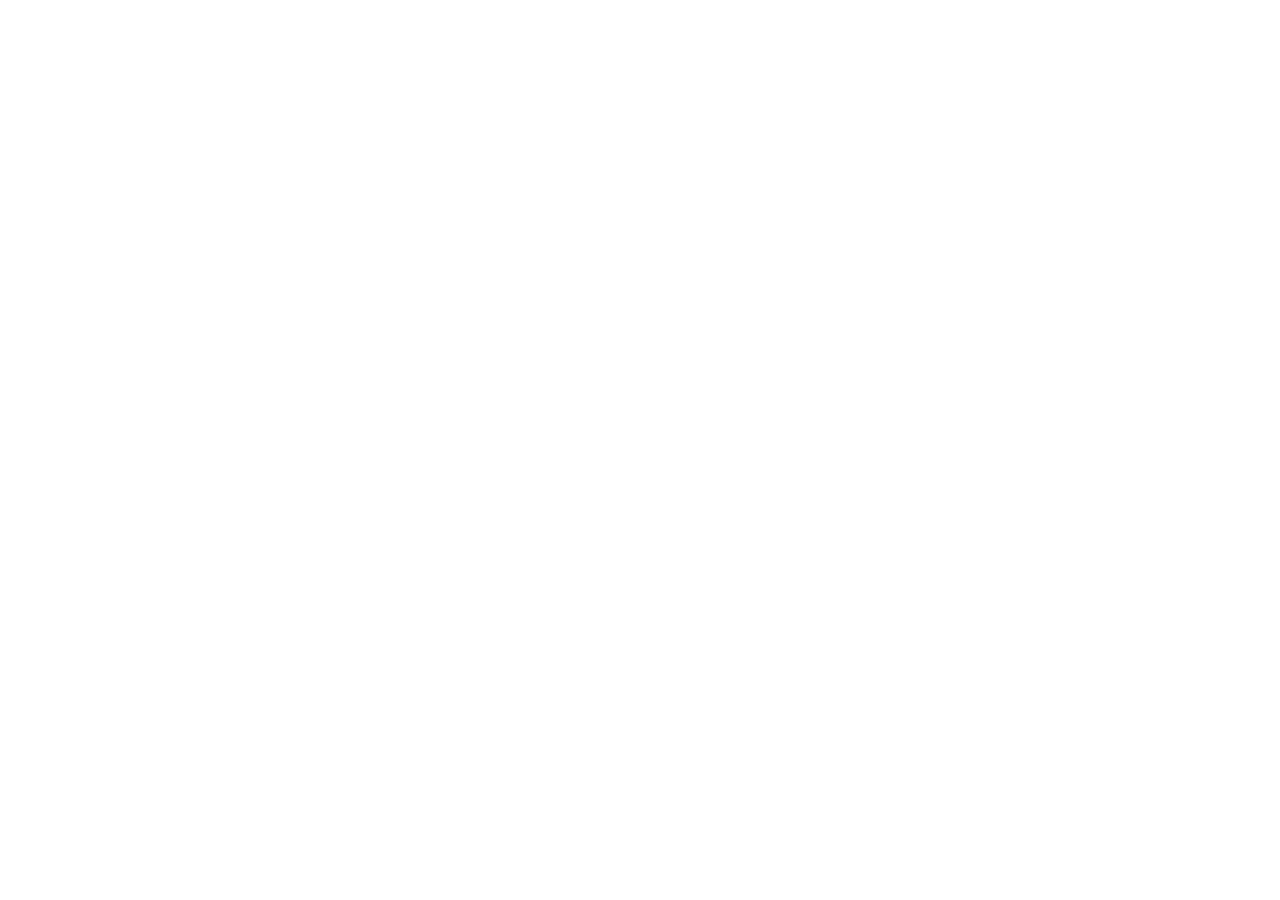
==== contact.html @ ce4b4721 "Init : création du dépôt, arborescence des fichiers et structure HTML de base" ====
<!DOCTYPE html>
<html lang="en">
<head>
    <meta charset="UTF-8">
    <meta name="viewport" content="width=device-width, initial-scale=1.0">
    <title>AfriConnectSummit-Contact</title>
<!-- Bootstrap Icon via CDN  : le lien --> 
    <link rel="stylesheet" href="https://cdn.jsdelivr.net/npm/bootstrap-icons@1.13.1/font/bootstrap-icons.min.css">
<!-- Votre feuille de style personnelle --> 
<link rel="stylesheet" href="css/style.css">
</head>
<body>
<!-- Le contenu de la page sera ajoute ici --> 
<!-- Votre script JavaScript --> 
<script src="js/main.js"></script> 
</body>
</html>
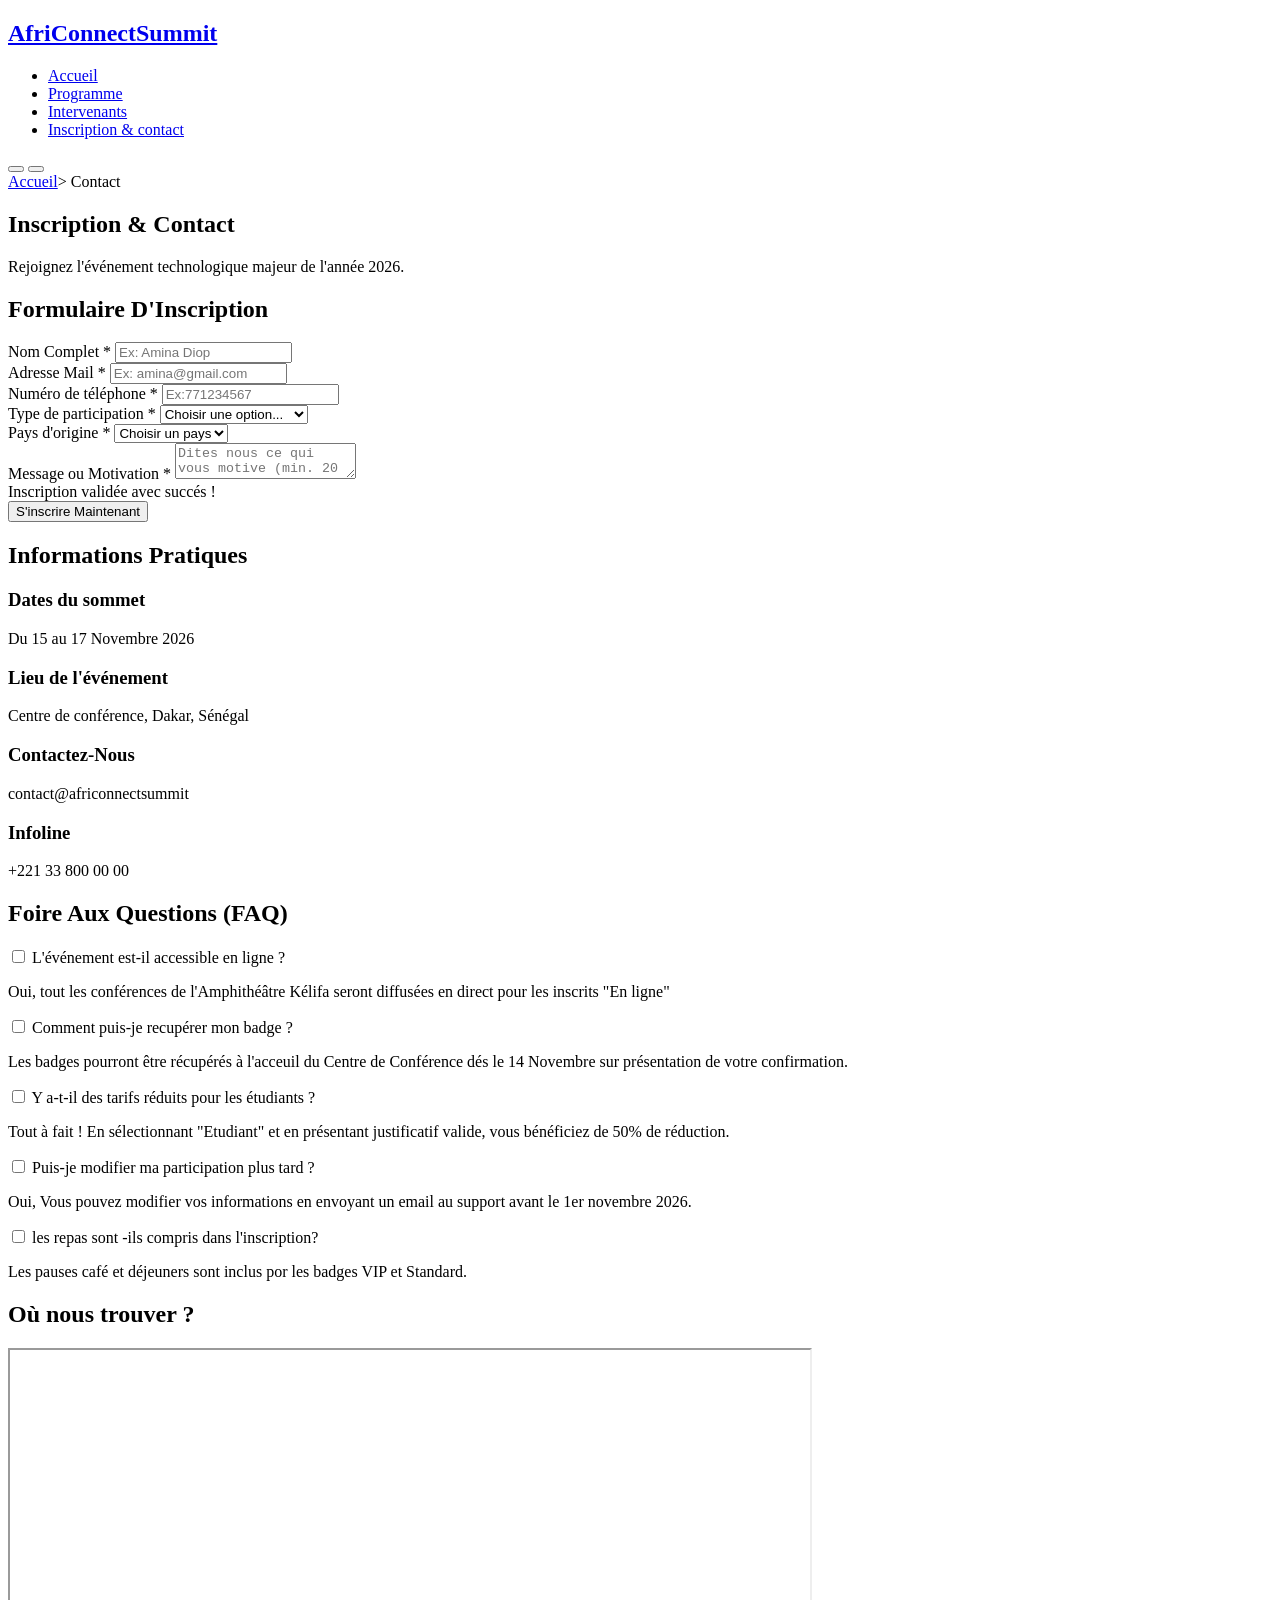
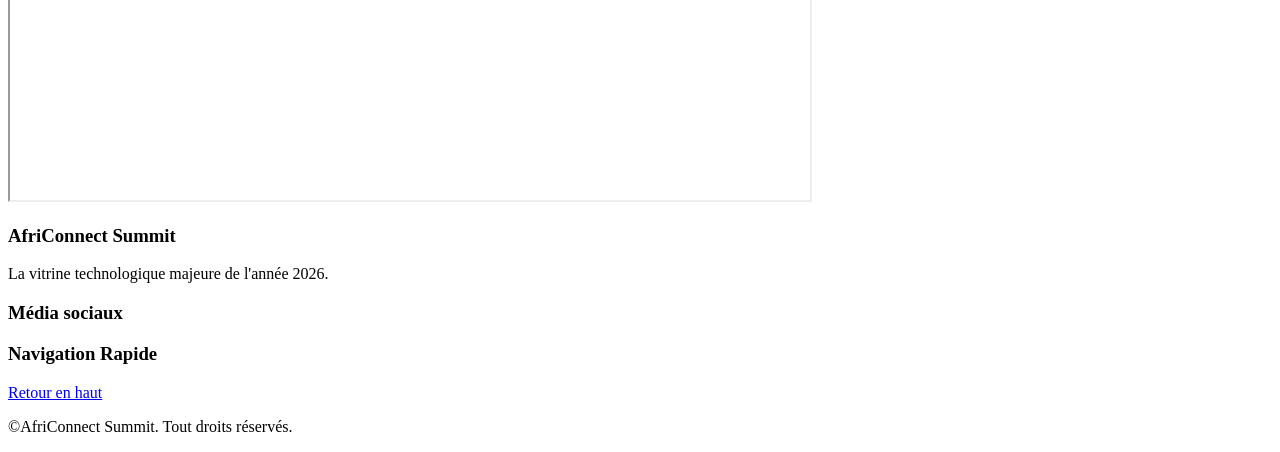
==== commit f6382418: "HTML : structure complète des 4 pages avec sections et contenu texte" ====
--- a/contact.html
+++ b/contact.html
@@ -3,7 +3,7 @@
 <head>
     <meta charset="UTF-8">
     <meta name="viewport" content="width=device-width, initial-scale=1.0">
-    <title>AfriConnectSummit-Contact</title>
+    <title>AfriConnectSummit-Contact </title>
 <!-- Bootstrap Icon via CDN  : le lien --> 
     <link rel="stylesheet" href="https://cdn.jsdelivr.net/npm/bootstrap-icons@1.13.1/font/bootstrap-icons.min.css">
 <!-- Votre feuille de style personnelle --> 
@@ -11,6 +11,246 @@
 </head>
 <body>
 <!-- Le contenu de la page sera ajoute ici --> 
+ <header>
+        <nav>
+            <!-- le logo de mon site -->
+             <div>
+             <a href="index.html"><h2>AfriConnectSummit</h2></a>
+            </div>
+            <!-- menu de mon site avec mes 4 pages  -->
+            <ul>
+                <li><a href="index.html">Accueil</a></li>
+                <li><a href="programme.html">Programme</a></li>
+                <li><a href="intervenants.html">Intervenants</a></li>
+                <li><a href="contact.html">Inscription & contact</a></li>
+            </ul>
+            <!-- controle à droite,thème et hamburger -->
+             <div>
+                <button>
+                    <i></i>
+                </button>
+                <button>
+                    <i></i>
+                </button>
+             </div>
+        </nav>
+        
+    </header> 
+    <main>
+        <!-- hero interne  baniére avec fil d'ariane-->
+        <section>
+            <div>
+                <nav>
+                    <a href="index.html">Accueil</a>&gt; <span>Contact</span>
+                </nav>
+                <h1>Inscription & Contact</h1>
+                <p>Rejoignez l'événement technologique majeur de l'année 2026.</p>
+            </div>
+        </section>
+        <!-- section formulaire  et information-->
+        <section>
+            <div>
+                <!-- collone gauche de la formulaire -->
+                 <div>
+                    <h2>Formulaire D'Inscription</h2>
+                    <form>
+                        <!-- Champ non complet -->
+                         <div>
+                            <label for="fullname">Nom Complet *</label>
+                            <input type="text" id="fullname" placeholder="Ex: Amina Diop" required>
+                            <!-- zone pour le message d'erreur -->
+                             <span></span>
+                         </div>
+                         <!-- Champ Email -->
+                          <div>
+                            <label for="Email">Adresse Mail *</label>
+                            <input type="email" id="Email" placeholder="Ex: amina@gmail.com" required>
+                            <span></span>
+                          </div>
+                          <!-- Champ Téléphone -->
+                           <div>
+                            <label for="phone">Numéro de téléphone *</label>
+                            <input type="tel" id="phone" placeholder="Ex:771234567" required>
+                            <span></span>
+                          </div>
+                          <!-- Champ Type de participation-->
+                           <div>
+                            <label for="participation">Type de participation *</label>
+                            <select  id="participation" required>
+                                <option value="">Choisir une option...</option>
+                                <option value="">Standard (Présentiel)</option>
+                                <option value="">Accés VIP</option>
+                                <option value="">Etudiant</option>
+                                <option value="">En ligne uniquement</option>
+                            </select>
+                            <span></span>
+                          </div>
+                          <!-- Champ pays africain (10 pays au choix) -->
+                           <div>
+                            <label for="country">Pays d'origine *</label>
+                            <select  id="country" required>
+                                <option value="" disabled selected>Choisir un pays</option>
+                                <option value="sénégal">Sénégal</option>
+                                <option value="côte d'ivoire">Côte d'ivoire</option>
+                                <option value="ghana">Ghana</option>
+                                <option value="nigéria">Nigéria</option>
+                                <option value="kenya">Kenya</option>
+                                <option value="guinée">Guinée</option>
+                                <option value="cameroun">Cameroun</option>
+                                <option value="maroc">Maroc</option>
+                                <option value="tunisie">Tunisie</option>
+                                <option value="afrique du sud">Afrique du sud</option>
+                            </select>
+                            <span></span>
+                           </div>
+                           <!-- Champ message/motivation -->
+                            <div>
+                                <label for="message">Message ou Motivation *</label>
+                                <textarea placeholder="Dites nous ce qui vous motive (min. 20 caractères)..." id="message"></textarea>
+                                <span></span>
+                            </div>
+                            <!-- message de succès -->
+                             <div>
+                                <i></i>Inscription validée avec succés !
+                             </div>
+                             <!-- bouton d'envoie -->
+                              <button type="submit">S'inscrire Maintenant</button>
+                    </form>
+                 </div>
+                 <!-- collone droite , les informations pratiques -->
+                  <div>
+                    <h2>Informations Pratiques</h2>
+                    <div>
+                        <i></i>
+                        <div>
+                            <h3>Dates du sommet</h3>
+                            <p>Du 15 au 17 Novembre 2026</p>
+                        </div>
+                    </div>
+                    <div>
+                        <i></i>
+                        <div>
+                            <h3>Lieu de l'événement</h3>
+                            <p>Centre de conférence, Dakar, Sénégal</p>
+                        </div>
+                    </div>
+                    <div>
+                        <i></i>
+                        <div>
+                            <h3>Contactez-Nous</h3>
+                            <p>contact@africonnectsummit</p>
+                        </div>
+                    </div>
+                    <div>
+                        <i></i>
+                        <div>
+                            <h3>Infoline</h3>
+                            <p>+221 33 800 00 00</p>
+                        </div>
+                    </div>
+
+                  </div>
+            </div>
+        </section>
+        <!-- section FAQ en accordéon -->
+         <section>
+            <div>
+                <h2>Foire Aux Questions (FAQ) </h2>
+                <div>
+                    <!-- Question1 -->
+                     <div>
+                        <input type="checkbox" id="faq1">
+                        <label for="faq1">
+                            L'événement est-il accessible en ligne ?
+                            <i></i>
+                        </label>
+                        <div>
+                            <p>Oui, tout les conférences de l'Amphithéâtre Kélifa seront diffusées en direct pour les inscrits "En ligne"</p>
+                        </div>
+                     </div>
+                     <!-- Question2 -->
+                      <div>
+                        <input type="checkbox" id="faq2">
+                        <label for="faq2">
+                            Comment puis-je recupérer mon badge ?
+                            <i></i>
+                        </label>
+                        <div>
+                            <p>Les badges pourront être récupérés à l'acceuil du Centre de Conférence dés le 14 Novembre sur présentation de votre confirmation.</p>
+                        </div>
+                     </div>
+                     <!-- Question3 -->
+                     <div>
+                        <input type="checkbox" id="faq3">
+                        <label for="faq3">
+                            Y a-t-il des tarifs réduits pour les étudiants  ?
+                            <i></i>
+                        </label>
+                        <div>
+                            <p>Tout à fait ! En sélectionnant "Etudiant" et en présentant justificatif valide, vous bénéficiez de 50% de réduction.</p>
+                        </div>
+                     </div>
+                     <!-- Question4 -->
+                     <div>
+                        <input type="checkbox" id="faq4">
+                        <label for="faq4">
+                            Puis-je modifier ma participation plus tard ?
+                            <i></i>
+                        </label>
+                        <div>
+                            <p>Oui, Vous pouvez modifier vos informations en envoyant un email au support avant le 1er novembre 2026.</p>
+                        </div>
+                     </div>
+                     <!-- Question5 -->
+                     <div>
+                        <input type="checkbox" id="faq5">
+                        <label for="faq5">
+                             les repas sont -ils compris dans l'inscription?
+                            <i></i>
+                        </label>
+                        <div>
+                            <p>Les pauses café et déjeuners sont inclus por les badges VIP et Standard.</p>
+                        </div>
+                     </div>
+                </div>
+            </div>
+         </section>
+         <!-- carte google maps -->
+          <section>
+            <div>
+                <h2>Où nous trouver ?</h2>
+                <div>
+                    <iframe src="https://www.google.com/maps/embed?pb=!1m18!1m12!1m3!1d3859.548261954973!2d-17.4476798250743!3d14.681559085814467!2m3!1f0!2f0!3f0!3m2!1i1024!2i768!4f13.1!3m3!1m2!1s0xec17317da2aeaaf%3A0xe0250c32b6f58c18!2sVille%20de%20Dakar!5e0!3m2!1sfr!2ssn!4v1784126316068!5m2!1sfr!2ssn"  width="800" height="450" allowfullscreen="" loading="lazy" referrerpolicy="strict-origin-when-cross-origin">
+
+                    </iframe>
+                </div>
+            </div>
+          </section>
+    </main>
+
+    <footer>
+        <div>
+            <div>
+                <h3>AfriConnect Summit</h3>
+                <p>La vitrine technologique majeure de l'année 2026.</p>
+            </div>
+            <div>
+                <h3>Média sociaux</h3>
+                <div>
+                    <a href="#" aria-label="X (Twitter)"><i></i></a>
+                    <a href="#" aria-label="Linkedin"><i></i></a>
+                    <a href="#" aria-label="Instagram"><i></i></a>
+                </div>
+            </div>
+            <div>
+                <h3>Navigation Rapide</h3>
+                <a href="#"><i></i>Retour en haut</a>
+            </div>
+        </div>
+        <div>
+            <p>&copy;<span></span>AfriConnect Summit. Tout droits réservés.</p>
+        </div>
+    </footer>
 <!-- Votre script JavaScript --> 
 <script src="js/main.js"></script> 
 </body>
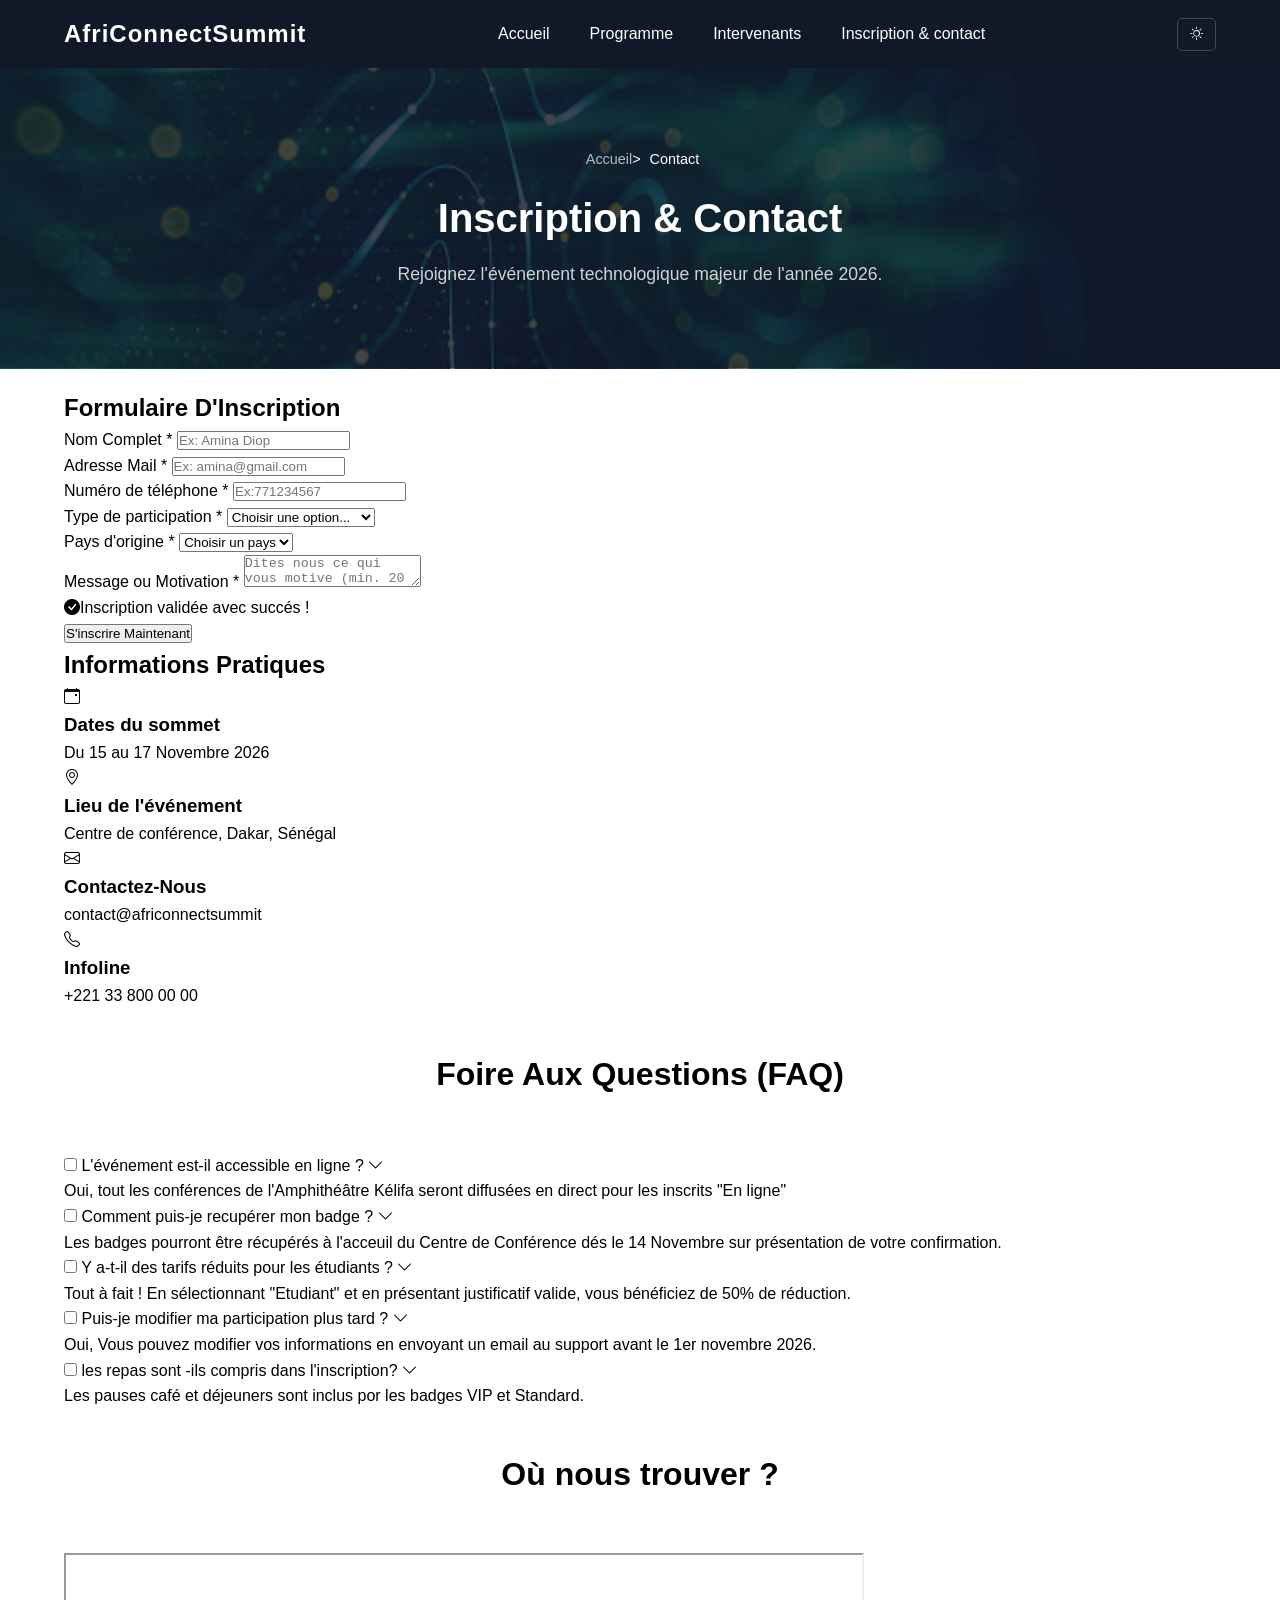
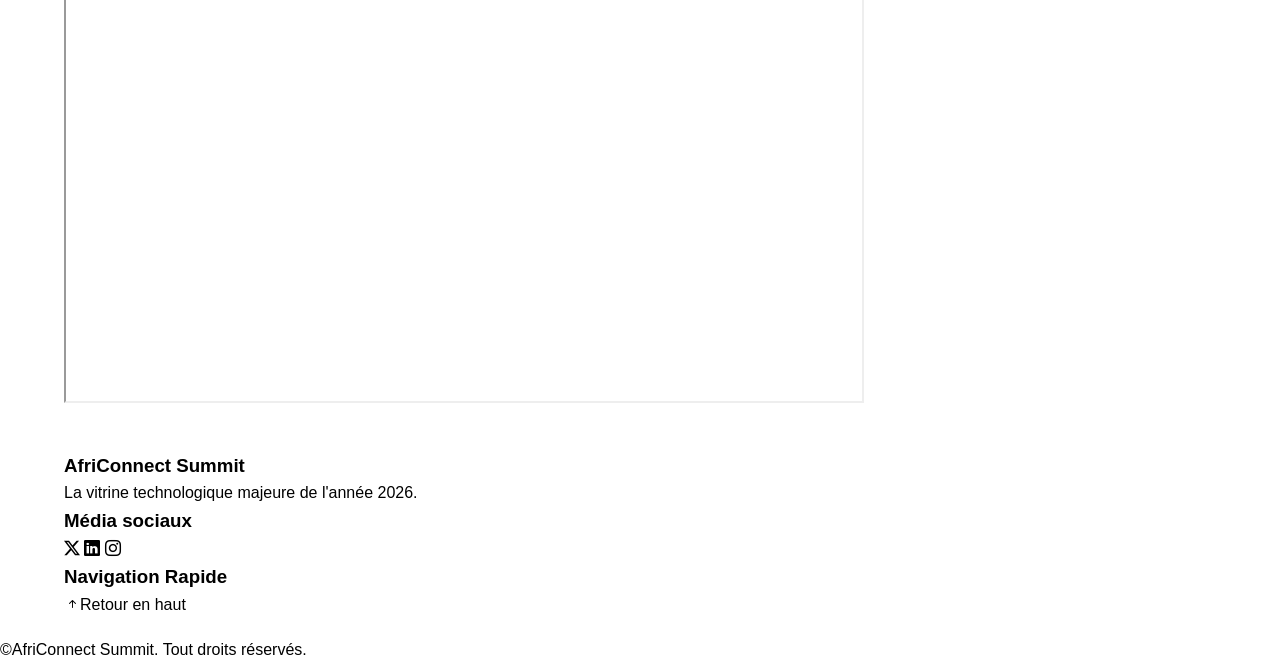
==== commit 691e4e74: "CSS: configurer la liaison css globale et ajouter l'image de fond hero" ====
--- a/contact.html
+++ b/contact.html
@@ -11,26 +11,26 @@
 </head>
 <body>
 <!-- Le contenu de la page sera ajoute ici --> 
- <header>
-        <nav>
+ <header class="main-header">
+        <nav class="nav-container">
             <!-- le logo de mon site -->
-             <div>
+             <div class="logo">
              <a href="index.html"><h2>AfriConnectSummit</h2></a>
             </div>
             <!-- menu de mon site avec mes 4 pages  -->
-            <ul>
+            <ul class="nav-links">
                 <li><a href="index.html">Accueil</a></li>
                 <li><a href="programme.html">Programme</a></li>
                 <li><a href="intervenants.html">Intervenants</a></li>
                 <li><a href="contact.html">Inscription & contact</a></li>
             </ul>
             <!-- controle à droite,thème et hamburger -->
-             <div>
-                <button>
-                    <i></i>
+             <div class="nav-controls">
+                <button  aria-label="Changer de thème" class="btn-theme">
+                    <i class="bi bi-sun"></i>
                 </button>
-                <button>
-                    <i></i>
+                <button aria-label="Menu mobile" class="btn-burger">
+                    <i class="bi bi-list"></i>
                 </button>
              </div>
         </nav>
@@ -38,43 +38,43 @@
     </header> 
     <main>
         <!-- hero interne  baniére avec fil d'ariane-->
-        <section>
-            <div>
-                <nav>
+        <section class="internal-hero">
+            <div class="container hero-content">
+                <nav class="breadcrumb">
                     <a href="index.html">Accueil</a>&gt; <span>Contact</span>
                 </nav>
-                <h1>Inscription & Contact</h1>
-                <p>Rejoignez l'événement technologique majeur de l'année 2026.</p>
+                <h1 class="hero-title">Inscription & Contact</h1>
+                <p class="hero-subtitle">Rejoignez l'événement technologique majeur de l'année 2026.</p>
             </div>
         </section>
         <!-- section formulaire  et information-->
-        <section>
-            <div>
+        <section class="contact-section">
+            <div class="container contact-grid">
                 <!-- collone gauche de la formulaire -->
-                 <div>
-                    <h2>Formulaire D'Inscription</h2>
-                    <form>
+                 <div class="form-wrapper">
+                    <h2 class="form-title">Formulaire D'Inscription</h2>
+                    <form id="registration-form">
                         <!-- Champ non complet -->
-                         <div>
+                         <div class="form-group">
                             <label for="fullname">Nom Complet *</label>
                             <input type="text" id="fullname" placeholder="Ex: Amina Diop" required>
                             <!-- zone pour le message d'erreur -->
-                             <span></span>
+                             <span class="error-message"></span>
                          </div>
                          <!-- Champ Email -->
-                          <div>
+                          <div class="form-group">
                             <label for="Email">Adresse Mail *</label>
                             <input type="email" id="Email" placeholder="Ex: amina@gmail.com" required>
-                            <span></span>
+                            <span class="error-message"></span>
                           </div>
                           <!-- Champ Téléphone -->
-                           <div>
+                           <div class="form-group">
                             <label for="phone">Numéro de téléphone *</label>
                             <input type="tel" id="phone" placeholder="Ex:771234567" required>
-                            <span></span>
+                            <span class="error-message"></span>
                           </div>
                           <!-- Champ Type de participation-->
-                           <div>
+                           <div class="form-group">
                             <label for="participation">Type de participation *</label>
                             <select  id="participation" required>
                                 <option value="">Choisir une option...</option>
@@ -101,49 +101,49 @@
                                 <option value="tunisie">Tunisie</option>
                                 <option value="afrique du sud">Afrique du sud</option>
                             </select>
-                            <span></span>
+                            <span class="error-message"></span>
                            </div>
                            <!-- Champ message/motivation -->
-                            <div>
+                            <div class="form-group">
                                 <label for="message">Message ou Motivation *</label>
                                 <textarea placeholder="Dites nous ce qui vous motive (min. 20 caractères)..." id="message"></textarea>
-                                <span></span>
+                                <span class="error-message"></span>
                             </div>
                             <!-- message de succès -->
-                             <div>
-                                <i></i>Inscription validée avec succés !
+                             <div class="success-banner">
+                                <i class="bi bi-check-circle-fill"></i>Inscription validée avec succés !
                              </div>
                              <!-- bouton d'envoie -->
-                              <button type="submit">S'inscrire Maintenant</button>
+                              <button type="submit" class="btn-submit">S'inscrire Maintenant</button>
                     </form>
                  </div>
                  <!-- collone droite , les informations pratiques -->
-                  <div>
-                    <h2>Informations Pratiques</h2>
-                    <div>
-                        <i></i>
-                        <div>
+                  <div class="info-wrapper">
+                    <h2 class="info-title">Informations Pratiques</h2>
+                    <div class="info-card">
+                        <i class="bi bi-calendar-event"></i>
+                        <div class="info-body">
                             <h3>Dates du sommet</h3>
                             <p>Du 15 au 17 Novembre 2026</p>
                         </div>
                     </div>
-                    <div>
-                        <i></i>
-                        <div>
+                    <div class="info-card">
+                        <i class="bi bi-geo-alt"></i>
+                        <div class="info-body">
                             <h3>Lieu de l'événement</h3>
                             <p>Centre de conférence, Dakar, Sénégal</p>
                         </div>
                     </div>
-                    <div>
-                        <i></i>
-                        <div>
+                    <div class="info-card">
+                        <i class="bi bi-envelope"></i>
+                        <div class="info-body">
                             <h3>Contactez-Nous</h3>
                             <p>contact@africonnectsummit</p>
                         </div>
                     </div>
-                    <div>
-                        <i></i>
-                        <div>
+                    <div class="info-card">
+                        <i class="bi bi-telephone"></i>
+                        <div class="info-body">
                             <h3>Infoline</h3>
                             <p>+221 33 800 00 00</p>
                         </div>
@@ -153,62 +153,62 @@
             </div>
         </section>
         <!-- section FAQ en accordéon -->
-         <section>
-            <div>
-                <h2>Foire Aux Questions (FAQ) </h2>
-                <div>
+         <section class="faq-section">
+            <div class="container">
+                <h2 class="section-title">Foire Aux Questions (FAQ) </h2>
+                <div class="faq-accordion">
                     <!-- Question1 -->
-                     <div>
-                        <input type="checkbox" id="faq1">
-                        <label for="faq1">
+                     <div class="faq-item">
+                        <input type="checkbox" id="faq1" class="faq-toggle">
+                        <label for="faq1" class="faq-label">
                             L'événement est-il accessible en ligne ?
-                            <i></i>
-                        </label>
-                        <div>
+                            <i class="bi bi-chevron-down"></i>
+                        </label>
+                        <div class="faq-content">
                             <p>Oui, tout les conférences de l'Amphithéâtre Kélifa seront diffusées en direct pour les inscrits "En ligne"</p>
                         </div>
                      </div>
                      <!-- Question2 -->
-                      <div>
-                        <input type="checkbox" id="faq2">
-                        <label for="faq2">
+                      <div class="faq-item">
+                        <input type="checkbox" id="faq2" class="faq-toggle">
+                        <label for="faq2" class="faq-label">
                             Comment puis-je recupérer mon badge ?
-                            <i></i>
-                        </label>
-                        <div>
+                            <i class="bi bi-chevron-down"></i>
+                        </label>
+                        <div class="faq-content">
                             <p>Les badges pourront être récupérés à l'acceuil du Centre de Conférence dés le 14 Novembre sur présentation de votre confirmation.</p>
                         </div>
                      </div>
                      <!-- Question3 -->
-                     <div>
-                        <input type="checkbox" id="faq3">
-                        <label for="faq3">
+                     <div class="faq-item">
+                        <input type="checkbox" id="faq3" class="faq-toggle">
+                        <label for="faq3" class="faq-label">
                             Y a-t-il des tarifs réduits pour les étudiants  ?
-                            <i></i>
-                        </label>
-                        <div>
+                            <i class="bi bi-chevron-down"></i>
+                        </label>
+                        <div class="faq-content">
                             <p>Tout à fait ! En sélectionnant "Etudiant" et en présentant justificatif valide, vous bénéficiez de 50% de réduction.</p>
                         </div>
                      </div>
                      <!-- Question4 -->
-                     <div>
-                        <input type="checkbox" id="faq4">
-                        <label for="faq4">
+                     <div class="faq-item">
+                        <input type="checkbox" id="faq4" class="faq-label">
+                        <label for="faq4" class="faq-label">
                             Puis-je modifier ma participation plus tard ?
-                            <i></i>
-                        </label>
-                        <div>
+                            <i class="bi bi-chevron-down"></i>
+                        </label>
+                        <div class="faq-content">
                             <p>Oui, Vous pouvez modifier vos informations en envoyant un email au support avant le 1er novembre 2026.</p>
                         </div>
                      </div>
                      <!-- Question5 -->
-                     <div>
-                        <input type="checkbox" id="faq5">
-                        <label for="faq5">
+                     <div class="faq-item">
+                        <input type="checkbox" id="faq5" class="faq-toggle">
+                        <label for="faq5" class="faq-label">
                              les repas sont -ils compris dans l'inscription?
-                            <i></i>
-                        </label>
-                        <div>
+                            <i class="bi bi-chevron-down"></i>
+                        </label>
+                        <div class="faq-content">
                             <p>Les pauses café et déjeuners sont inclus por les badges VIP et Standard.</p>
                         </div>
                      </div>
@@ -216,10 +216,10 @@
             </div>
          </section>
          <!-- carte google maps -->
-          <section>
-            <div>
-                <h2>Où nous trouver ?</h2>
-                <div>
+          <section class="maps-section">
+            <div class="container">
+                <h2 class="section-title">Où nous trouver ?</h2>
+                <div class="map-container">
                     <iframe src="https://www.google.com/maps/embed?pb=!1m18!1m12!1m3!1d3859.548261954973!2d-17.4476798250743!3d14.681559085814467!2m3!1f0!2f0!3f0!3m2!1i1024!2i768!4f13.1!3m3!1m2!1s0xec17317da2aeaaf%3A0xe0250c32b6f58c18!2sVille%20de%20Dakar!5e0!3m2!1sfr!2ssn!4v1784126316068!5m2!1sfr!2ssn"  width="800" height="450" allowfullscreen="" loading="lazy" referrerpolicy="strict-origin-when-cross-origin">
 
                     </iframe>
@@ -228,26 +228,26 @@
           </section>
     </main>
 
-    <footer>
-        <div>
-            <div>
+    <footer class="main-footer">
+        <div class="container footer-top">
+            <div class="footer-brand">
                 <h3>AfriConnect Summit</h3>
                 <p>La vitrine technologique majeure de l'année 2026.</p>
             </div>
-            <div>
+            <div class="footer-socials ">
                 <h3>Média sociaux</h3>
-                <div>
-                    <a href="#" aria-label="X (Twitter)"><i></i></a>
-                    <a href="#" aria-label="Linkedin"><i></i></a>
-                    <a href="#" aria-label="Instagram"><i></i></a>
+                <div class="social-icons">
+                    <a href="#" aria-label="X (Twitter)"><i class="bi bi-twitter-x"></i></a>
+                    <a href="#" aria-label="Linkedin"><i class="bi bi-linkedin"></i></a>
+                    <a href="#" aria-label="Instagram"><i class="bi bi-instagram"></i></a>
                 </div>
             </div>
-            <div>
+            <div class="footer-nav">
                 <h3>Navigation Rapide</h3>
-                <a href="#"><i></i>Retour en haut</a>
+                <a href="#" class="back-to-top"><i class="bi-arrow-up-short"></i>Retour en haut</a>
             </div>
         </div>
-        <div>
+        <div class="footer-bottom">
             <p>&copy;<span></span>AfriConnect Summit. Tout droits réservés.</p>
         </div>
     </footer>
--- a/css/style.css
+++ b/css/style.css
@@ -0,0 +1,174 @@
+VARIABLE ET CONFIGURATION DE BASER
+:root {
+    --primary-color: #0d6efd;
+    --secondary-color: #198754;
+    --dark-bg: #111827;
+    --light-bg: #f8f9fa;
+    --card-bg: #ffffff;
+    --text-main: #212529;
+    --text-muted: #6c757d;
+    --border-color: #dee2e6;
+    --transition-speed: 0.3s;
+}
+
+*{
+    margin: 0;
+    padding: 0;
+    box-sizing: border-box;
+}
+
+body{
+    font-family: 'Segoe UI', Tahoma, Geneva, Verdana, sans-serif;
+    line-height: 1.6;
+    color: var(--text-main);
+    background-color: var(--light-bg);
+}
+
+a{
+    text-decoration: none;
+    color: inherit;
+}
+
+ul{
+    list-style: none;
+}
+
+img{
+    max-width: 100%;
+    height: auto;
+    display: block;
+}
+
+.container{
+    width: 90%;
+    max-width: 1200px;
+    margin: 0 auto;
+    padding: 20px 0;
+}
+
+/* Title et utilities */
+.section-title{
+    text-align: center;
+    margin-bottom: 40px;
+    font-size: 2rem;
+    position: relative;
+}
+
+.section-title::after{
+    content: '';
+    display: block;
+    width: 50px;
+    height: 3px;
+    background-color: var(--primary-color);
+    margin: 10px auto 0;
+}
+
+/* 2. header et navigation common style */
+.main-header{
+    background-color: var(--dark-bg);
+    color: #ffffff;
+    position: sticky;
+    top: 0;
+    z-index: 1000;
+    border-bottom: 2px solid var(--primary-color);
+}
+
+.nav-container{
+    display: flex;
+    justify-content: space-between;
+    align-items: center;
+    width: 90%;
+    max-width: 1200px;
+    margin: 0 auto;
+    padding: 15px 0;
+}
+
+.logo h2 {
+    font-weight: 700;
+    letter-spacing: 1px;
+}
+.nav-links{
+    display: flex;
+    gap: 20px;
+}
+
+.nav-links a{
+    font-weight: 500;
+    padding: 5px 10px;
+    transition: color var(--transition-speed);
+}
+
+.nav-links a:hover,
+.nav-links a.active{
+    color: var(--primary-color);
+}
+
+.nav-controls{
+    display: flex;
+    gap: 15px;
+}
+
+.nav-controls button{
+    background: transparent;
+    border: 1px solid rgba(255, 255, 255, 0.2);
+    color: #ffffff;
+    padding: 8px 12px;
+    border-radius: 5px;
+    cursor: pointer;
+    transition: all var(--transition-speed);
+}
+
+.nav-controls button:hover{
+    background-color: var(--primary-color);
+    border-color: var(--primary-color);
+}
+
+/* boutton mobile hamburger par defaut */
+.btn-burger{
+    display: none;
+}
+/* 3. boutton interne  des bannières commun au trois pages */
+.internal-hero{
+    background-color: var(--dark-bg);
+    color: #ffffff;
+    padding: 60px 0;
+    text-align: center;
+}
+
+.breadcrumb {
+    font-size: 0.9rem;
+    color: var(--text-muted);
+    margin-bottom: 15px;
+}
+
+.breadcrumb a {
+    color: rgba(255,255,255, 0.7);
+    margin-left: 5px;
+}
+
+.breadcrumb span{
+    color: var(--primary-color);
+    margin-left: 5px;
+}
+
+.hero-title{
+    font-size: 2.5rem;
+    margin-bottom: 10px;
+}
+.hero-subtitle{
+    font-size: 1.1rem;
+    color: rgba(255,255,255,0.8);
+}
+
+header.main-header,
+.main-header{
+    background-color: #111827 !important;
+    color: #ffffff !important;
+}
+.internal-hero{
+    background-image: linear-gradient(rgba(17,24,39,0.8), rgba(17,24,39,0.8)), url(../images/hero-bg.jpg) ;
+    background-size: cover;
+    background-position: center;
+    background-repeat: no-repeat;
+    color: #ffffff;
+}
